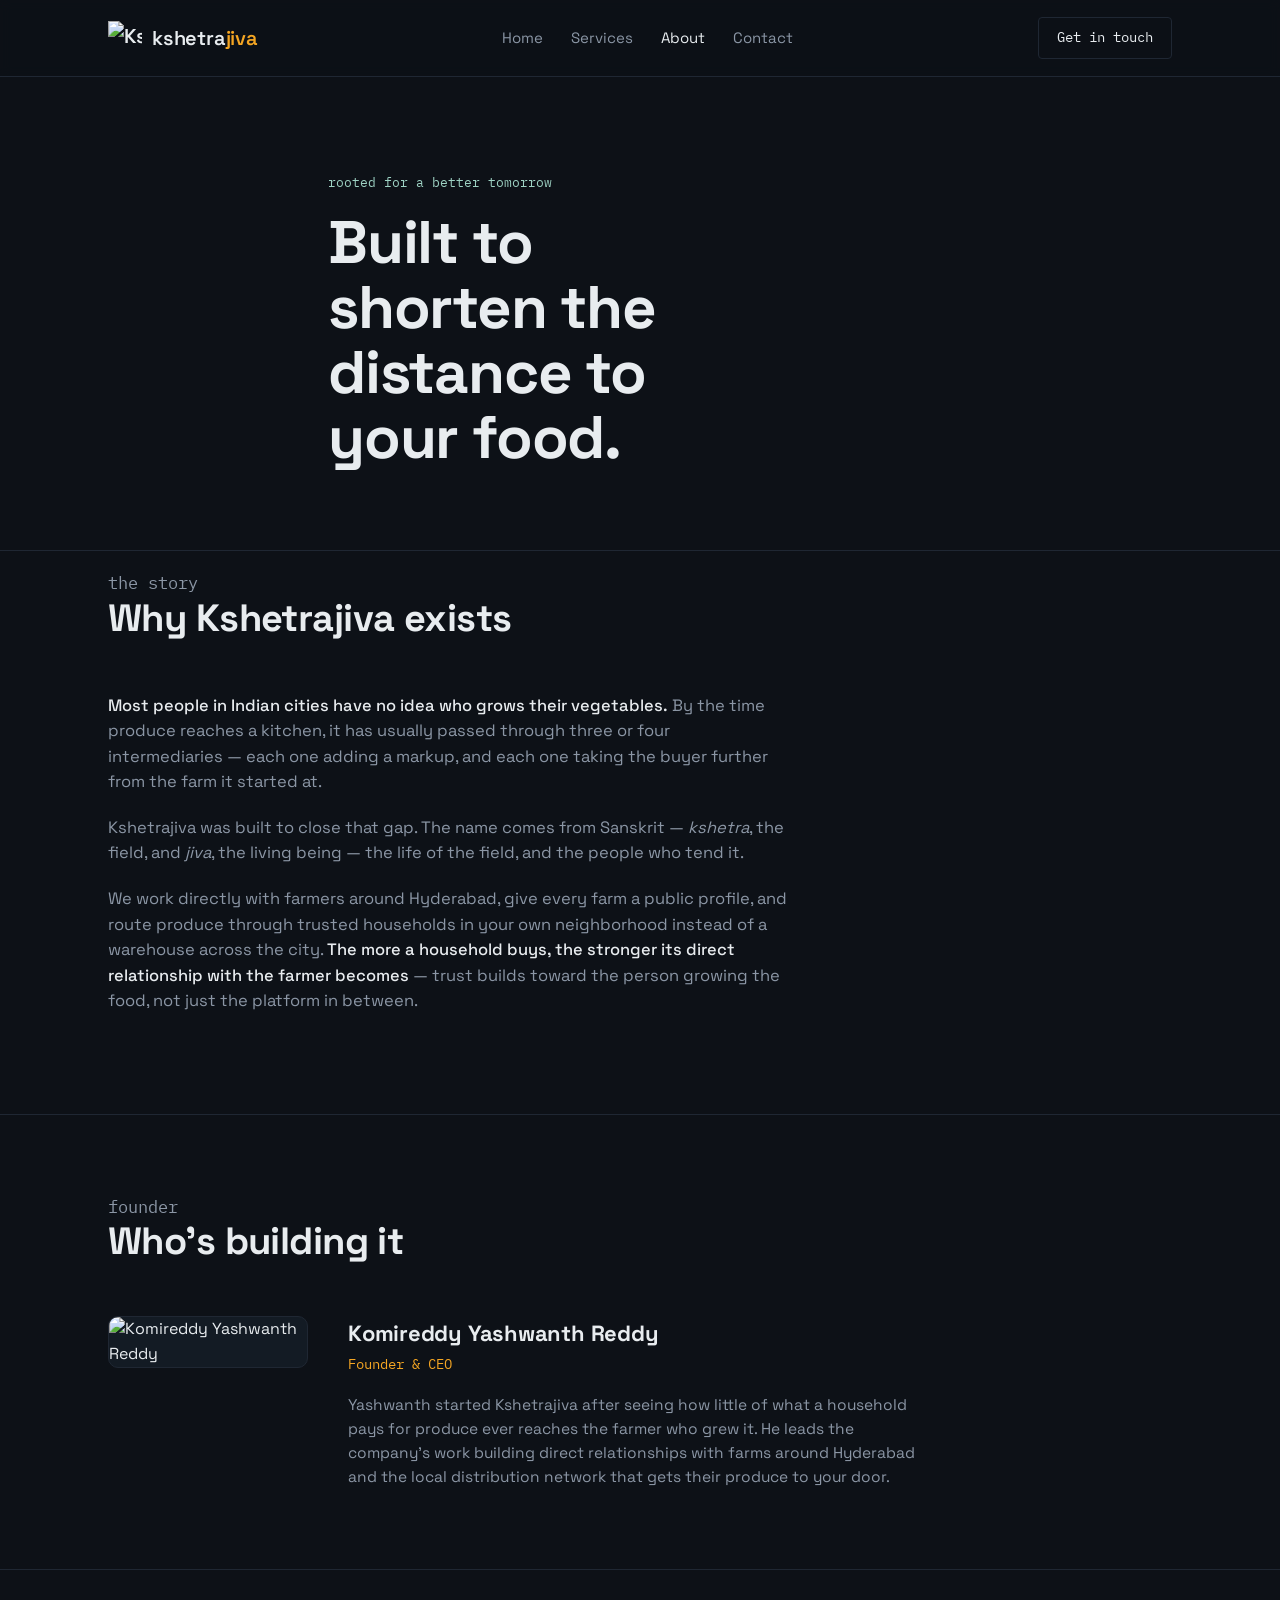
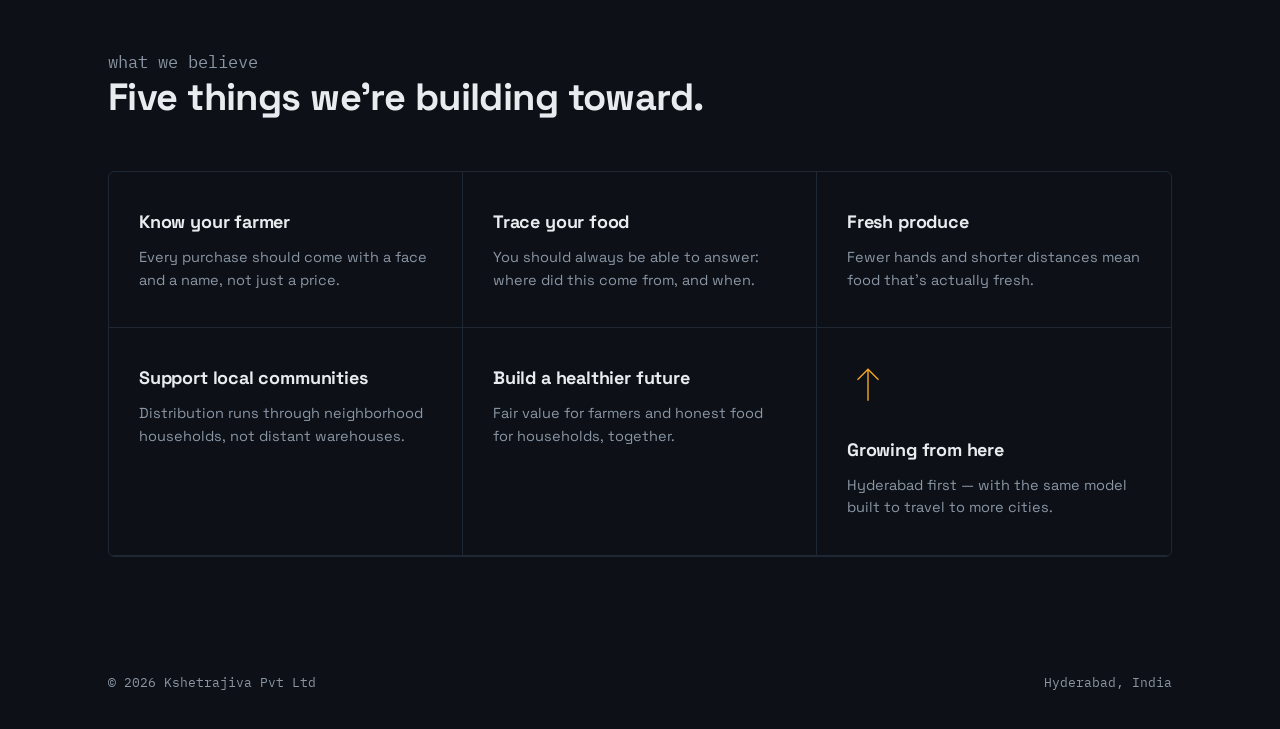
==== about.html @ c20ebead "Add files via upload" ====
<!DOCTYPE html>
<html lang="en">
<head>
<meta charset="UTF-8">
<meta name="viewport" content="width=device-width, initial-scale=1.0">
<title>About — Kshetrajiva</title>
<meta name="description" content="Kshetrajiva's story and founder — building a direct line between farmers and consumers in Hyderabad.">
<link rel="icon" href="assets/logo.png">
<link rel="stylesheet" href="styles.css">
</head>
<body>

<nav class="site-nav">
  <div class="wrap">
    <a href="index.html" class="logo">
      <img src="assets/logo.png" alt="Kshetrajiva logo">
      <span>kshetra<span class="accent">jiva</span></span>
    </a>
    <div class="nav-links">
      <a href="index.html">Home</a>
      <a href="services.html">Services</a>
      <a href="about.html" class="current">About</a>
      <a href="contact.html">Contact</a>
    </div>
    <a href="contact.html" class="nav-cta">Get in touch</a>
  </div>
</nav>

<header class="hero" style="padding-bottom:56px;">
  <div class="wrap hero-inner">
    <p class="eyebrow">rooted for a better tomorrow</p>
    <h1 style="max-width:11ch;">Built to shorten the distance to your food.</h1>
  </div>
</header>

<section style="padding-top:20px;">
  <div class="wrap">
    <div class="section-head">
      <p class="tag">the story</p>
      <h2>Why Kshetrajiva exists</h2>
    </div>
    <div class="story">
      <p><strong>Most people in Indian cities have no idea who grows their vegetables.</strong> By the time produce reaches a kitchen, it has usually passed through three or four intermediaries — each one adding a markup, and each one taking the buyer further from the farm it started at.</p>
      <p>Kshetrajiva was built to close that gap. The name comes from Sanskrit — <em>kshetra</em>, the field, and <em>jiva</em>, the living being — the life of the field, and the people who tend it.</p>
      <p>We work directly with farmers around Hyderabad, give every farm a public profile, and route produce through trusted households in your own neighborhood instead of a warehouse across the city. <strong>The more a household buys, the stronger its direct relationship with the farmer becomes</strong> — trust builds toward the person growing the food, not just the platform in between.</p>
    </div>
  </div>
</section>

<section>
  <div class="wrap">
    <div class="section-head">
      <p class="tag">founder</p>
      <h2>Who's building it</h2>
    </div>
    <div class="founder">
      <div class="founder-photo">
        <img src="assets/founder.jpg" alt="Komireddy Yashwanth Reddy">
      </div>
      <div>
        <h3 class="founder-name">Komireddy Yashwanth Reddy</h3>
        <p class="founder-title mono">Founder &amp; CEO</p>
        <p class="founder-bio">Yashwanth started Kshetrajiva after seeing how little of what a household pays for produce ever reaches the farmer who grew it. He leads the company's work building direct relationships with farms around Hyderabad and the local distribution network that gets their produce to your door.</p>
      </div>
    </div>
  </div>
</section>

<section>
  <div class="wrap">
    <div class="section-head">
      <p class="tag">what we believe</p>
      <h2>Five things we're building toward.</h2>
    </div>
    <div class="grid-3">
      <div class="grid-cell">
        <h3>Know your farmer</h3>
        <p>Every purchase should come with a face and a name, not just a price.</p>
      </div>
      <div class="grid-cell">
        <h3>Trace your food</h3>
        <p>You should always be able to answer: where did this come from, and when.</p>
      </div>
      <div class="grid-cell">
        <h3>Fresh produce</h3>
        <p>Fewer hands and shorter distances mean food that's actually fresh.</p>
      </div>
      <div class="grid-cell">
        <h3>Support local communities</h3>
        <p>Distribution runs through neighborhood households, not distant warehouses.</p>
      </div>
      <div class="grid-cell">
        <h3>Build a healthier future</h3>
        <p>Fair value for farmers and honest food for households, together.</p>
      </div>
      <div class="grid-cell">
        <svg viewBox="0 0 48 48" fill="none" stroke="currentColor" stroke-width="1.6"><path d="M24 6v36M12 18l12-12 12 12"/></svg>
        <h3>Growing from here</h3>
        <p>Hyderabad first — with the same model built to travel to more cities.</p>
      </div>
    </div>
  </div>
</section>

<footer>
  <div class="wrap footer-inner">
    <span>© 2026 Kshetrajiva Pvt Ltd</span>
    <span>Hyderabad, India</span>
  </div>
</footer>

</body>
</html>
---- styles.css ----
/* Kshetrajiva — shared stylesheet */

@import url('https://fonts.googleapis.com/css2?family=Space+Grotesk:wght@400;500;600;700&family=IBM+Plex+Mono:wght@400;500&display=swap');

:root {
  --ink: #0D1117;
  --surface: #131B24;
  --line: #1F2733;
  --paper: #E8ECEF;
  --muted: #8B96A5;
  --amber: #F5A623;
  --mint: #9ED3C4;

  --wrap: 1120px;
  --pad: 80px;
}

* { box-sizing: border-box; }

html { scroll-behavior: smooth; }

body {
  margin: 0;
  background: var(--ink);
  color: var(--paper);
  font-family: 'Space Grotesk', sans-serif;
  line-height: 1.55;
  -webkit-font-smoothing: antialiased;
}

img { max-width: 100%; display: block; }

a { color: inherit; text-decoration: none; }

.mono {
  font-family: 'IBM Plex Mono', monospace;
}

.wrap {
  max-width: var(--wrap);
  margin: 0 auto;
  padding: 0 28px;
}

/* focus visibility */
a:focus-visible,
button:focus-visible,
input:focus-visible,
textarea:focus-visible {
  outline: 2px solid var(--amber);
  outline-offset: 3px;
}

@media (prefers-reduced-motion: reduce) {
  * { animation: none !important; transition: none !important; }
}

/* ---------- nav ---------- */

.site-nav {
  position: sticky;
  top: 0;
  z-index: 50;
  background: rgba(13, 17, 23, 0.92);
  backdrop-filter: blur(6px);
  border-bottom: 1px solid var(--line);
}

.site-nav .wrap {
  display: flex;
  align-items: center;
  justify-content: space-between;
  height: 76px;
}

.logo {
  display: flex;
  align-items: center;
  gap: 10px;
  font-weight: 600;
  font-size: 20px;
  letter-spacing: -0.01em;
  white-space: nowrap;
}

.logo img {
  height: 34px;
  width: 34px;
  object-fit: contain;
}

.logo .accent { color: var(--amber); }

.nav-links {
  display: flex;
  align-items: center;
  gap: 28px;
  font-size: 15px;
  flex-wrap: wrap;
}

.nav-links a {
  color: var(--muted);
  transition: color 0.15s ease;
}

.nav-links a:hover,
.nav-links a.current {
  color: var(--paper);
}

.nav-cta {
  border: 1px solid var(--line);
  padding: 9px 18px;
  border-radius: 4px;
  font-size: 14px;
  font-family: 'IBM Plex Mono', monospace;
  transition: border-color 0.15s ease, color 0.15s ease;
}

.nav-cta:hover {
  border-color: var(--amber);
  color: var(--amber);
}

/* ---------- buttons ---------- */

.btn {
  display: inline-flex;
  align-items: center;
  justify-content: center;
  gap: 8px;
  padding: 13px 26px;
  border-radius: 4px;
  font-size: 15px;
  font-weight: 500;
  cursor: pointer;
  border: 1px solid transparent;
  transition: transform 0.15s ease, opacity 0.15s ease, border-color 0.15s ease;
}

.btn-primary {
  background: var(--amber);
  color: #1A1300;
}

.btn-primary:hover { opacity: 0.88; }

.btn-ghost {
  border-color: var(--line);
  color: var(--paper);
  background: transparent;
}

.btn-ghost:hover { border-color: var(--muted); }

/* ---------- hero ---------- */

.hero {
  padding: 96px 0 var(--pad);
  border-bottom: 1px solid var(--line);
}

.hero-inner {
  max-width: 680px;
}

.eyebrow {
  font-family: 'IBM Plex Mono', monospace;
  font-size: 13px;
  color: var(--mint);
  margin: 0 0 18px;
}

.hero h1 {
  font-size: clamp(38px, 6vw, 60px);
  line-height: 1.08;
  letter-spacing: -0.02em;
  margin: 0 0 24px;
  max-width: 9ch;
}

.hero p.lead {
  font-size: 18px;
  color: var(--muted);
  max-width: 52ch;
  margin: 0 0 36px;
}

.hero-actions {
  display: flex;
  gap: 14px;
  margin-bottom: 36px;
  flex-wrap: wrap;
}

.badge-row {
  display: flex;
  gap: 10px;
  flex-wrap: wrap;
}

.badge {
  font-family: 'IBM Plex Mono', monospace;
  font-size: 12.5px;
  color: var(--muted);
  border: 1px solid var(--line);
  padding: 6px 14px;
  border-radius: 100px;
}

/* ---------- sections ---------- */

section {
  padding: var(--pad) 0;
  border-bottom: 1px solid var(--line);
}

section:last-of-type { border-bottom: none; }

.section-head {
  max-width: 620px;
  margin-bottom: 52px;
}

.section-head h2 {
  font-size: clamp(28px, 4vw, 38px);
  line-height: 1.15;
  letter-spacing: -0.015em;
  margin: 0 0 16px;
}

.section-head p {
  color: var(--muted);
  font-size: 16.5px;
  max-width: 56ch;
  margin: 0;
}

.tag {
  font-family: 'IBM Plex Mono', monospace;
  font-size: 13px;
  color: var(--mint);
  margin: 0 0 14px;
}

/* ---------- 3-col grid with hairlines ---------- */

.grid-3 {
  display: grid;
  grid-template-columns: repeat(3, 1fr);
  border: 1px solid var(--line);
  border-radius: 6px;
  overflow: hidden;
}

.grid-cell {
  padding: 36px 30px;
  border-right: 1px solid var(--line);
  border-bottom: 1px solid var(--line);
}

.grid-3 .grid-cell:nth-child(3n) { border-right: none; }

.grid-cell svg {
  width: 42px;
  height: 42px;
  margin-bottom: 22px;
  color: var(--amber);
}

.grid-cell h3 {
  font-size: 18px;
  margin: 0 0 10px;
  letter-spacing: -0.01em;
}

.grid-cell p {
  color: var(--muted);
  font-size: 14.5px;
  margin: 0;
}

@media (max-width: 760px) {
  .grid-3 { grid-template-columns: 1fr; }
  .grid-3 .grid-cell { border-right: none; }
}

/* ---------- process steps ---------- */

.steps {
  display: grid;
  grid-template-columns: repeat(3, 1fr);
  gap: 28px;
}

.step {
  border-top: 1px solid var(--line);
  padding-top: 22px;
}

.step .num {
  font-family: 'IBM Plex Mono', monospace;
  color: var(--amber);
  font-size: 14px;
  margin-bottom: 14px;
  display: block;
}

.step h3 {
  font-size: 17px;
  margin: 0 0 10px;
}

.step p {
  color: var(--muted);
  font-size: 14.5px;
  margin: 0;
}

@media (max-width: 760px) {
  .steps { grid-template-columns: 1fr; }
}

/* ---------- service detail blocks ---------- */

.service-block {
  display: grid;
  grid-template-columns: 1fr 1fr;
  gap: 56px;
  align-items: center;
  padding: 56px 0;
  border-bottom: 1px solid var(--line);
}

.service-block:last-child { border-bottom: none; }

.service-block.reverse .service-diagram { order: 2; }

.service-copy .num {
  font-family: 'IBM Plex Mono', monospace;
  color: var(--amber);
  font-size: 13px;
  display: block;
  margin-bottom: 14px;
}

.service-copy h3 {
  font-size: 26px;
  margin: 0 0 14px;
  letter-spacing: -0.01em;
}

.service-copy p {
  color: var(--muted);
  font-size: 15.5px;
  margin: 0 0 20px;
}

.service-copy ul {
  list-style: none;
  padding: 0;
  margin: 0;
  display: flex;
  flex-direction: column;
  gap: 10px;
}

.service-copy li {
  font-size: 14.5px;
  color: var(--paper);
  display: flex;
  gap: 10px;
  align-items: baseline;
}

.service-copy li::before {
  content: '';
  width: 5px;
  height: 5px;
  border-radius: 50%;
  background: var(--mint);
  flex-shrink: 0;
  transform: translateY(-3px);
}

.service-diagram {
  background: var(--surface);
  border: 1px solid var(--line);
  border-radius: 8px;
  padding: 32px;
}

.service-diagram svg { width: 100%; height: auto; color: var(--paper); }

@media (max-width: 800px) {
  .service-block, .service-block.reverse {
    grid-template-columns: 1fr;
  }
  .service-block.reverse .service-diagram { order: 0; }
}

/* ---------- founder ---------- */

.founder {
  display: grid;
  grid-template-columns: 200px 1fr;
  gap: 40px;
  align-items: start;
}

.founder-photo {
  border: 1px solid var(--line);
  border-radius: 10px;
  overflow: hidden;
  background: var(--surface);
}

.founder-name {
  font-size: 22px;
  margin: 0 0 4px;
  letter-spacing: -0.01em;
}

.founder-title {
  font-family: 'IBM Plex Mono', monospace;
  color: var(--amber);
  font-size: 13.5px;
  margin: 0 0 18px;
}

.founder-bio {
  color: var(--muted);
  font-size: 15.5px;
  max-width: 58ch;
  margin: 0;
}

@media (max-width: 620px) {
  .founder { grid-template-columns: 1fr; }
  .founder-photo { max-width: 160px; }
}

/* ---------- story / about copy ---------- */

.story {
  max-width: 680px;
}

.story p {
  font-size: 16.5px;
  color: var(--muted);
  margin: 0 0 20px;
}

.story p strong { color: var(--paper); font-weight: 500; }

/* ---------- contact ---------- */

.contact-grid {
  display: grid;
  grid-template-columns: 1fr 1fr;
  gap: 56px;
}

.contact-info dt {
  font-family: 'IBM Plex Mono', monospace;
  font-size: 12.5px;
  color: var(--mint);
  margin-bottom: 6px;
}

.contact-info dd {
  margin: 0 0 28px;
  font-size: 16.5px;
}

.field {
  margin-bottom: 20px;
}

.field label {
  display: block;
  font-family: 'IBM Plex Mono', monospace;
  font-size: 12.5px;
  color: var(--muted);
  margin-bottom: 8px;
}

.field input,
.field textarea {
  width: 100%;
  background: var(--surface);
  border: 1px solid var(--line);
  border-radius: 4px;
  padding: 12px 14px;
  color: var(--paper);
  font-family: 'Space Grotesk', sans-serif;
  font-size: 15px;
}

.field textarea { resize: vertical; min-height: 120px; }

.field input::placeholder,
.field textarea::placeholder { color: #56616F; }

.form-note {
  font-size: 13px;
  color: var(--muted);
  margin-top: 14px;
}

@media (max-width: 760px) {
  .contact-grid { grid-template-columns: 1fr; }
}

/* ---------- footer ---------- */

footer {
  padding: 36px 0;
}

.footer-inner {
  display: flex;
  justify-content: space-between;
  align-items: center;
  flex-wrap: wrap;
  gap: 10px;
  font-family: 'IBM Plex Mono', monospace;
  font-size: 13px;
  color: var(--muted);
}

/* ---------- mobile nav rules ---------- */

@media (max-width: 640px) {
  .site-nav .wrap {
    height: auto;
    padding-top: 14px;
    padding-bottom: 14px;
    flex-wrap: wrap;
    row-gap: 12px;
  }
  .nav-links { font-size: 13px; gap: 16px; }
  .nav-cta { display: none; }
}
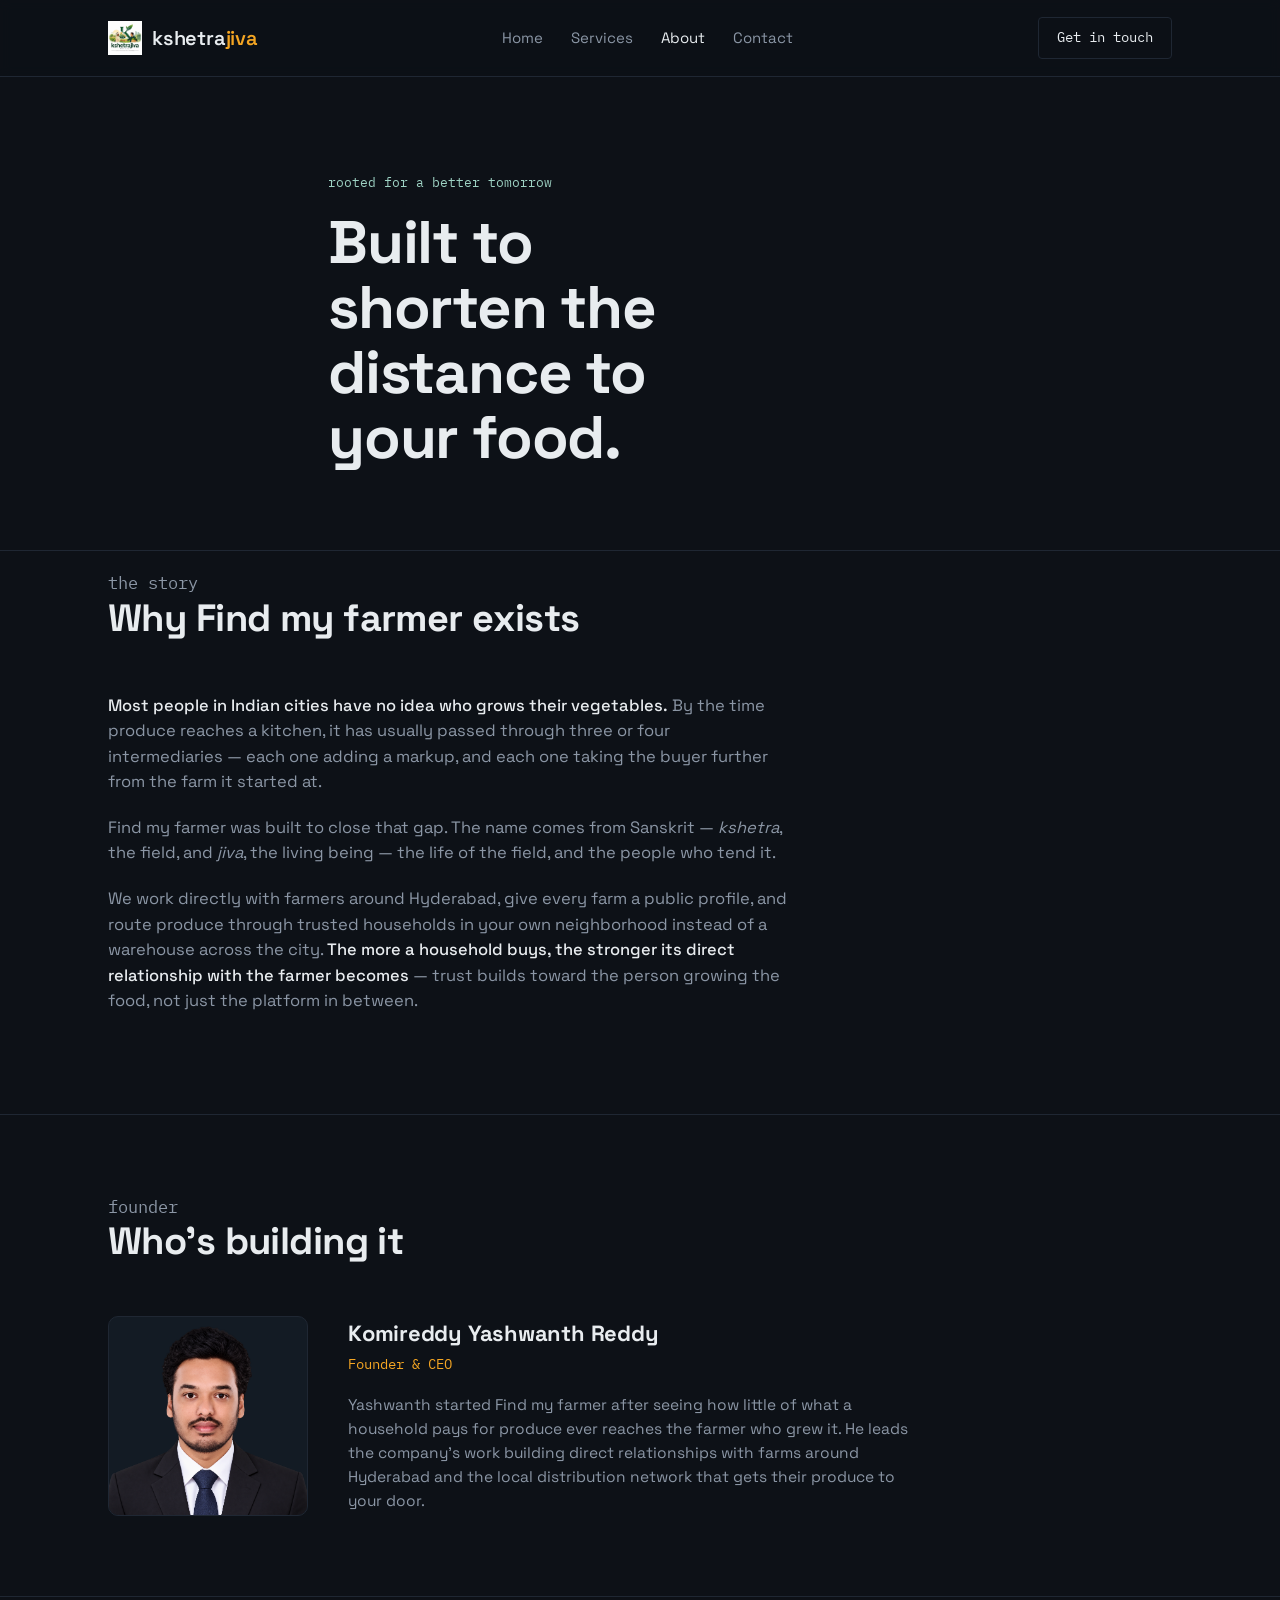
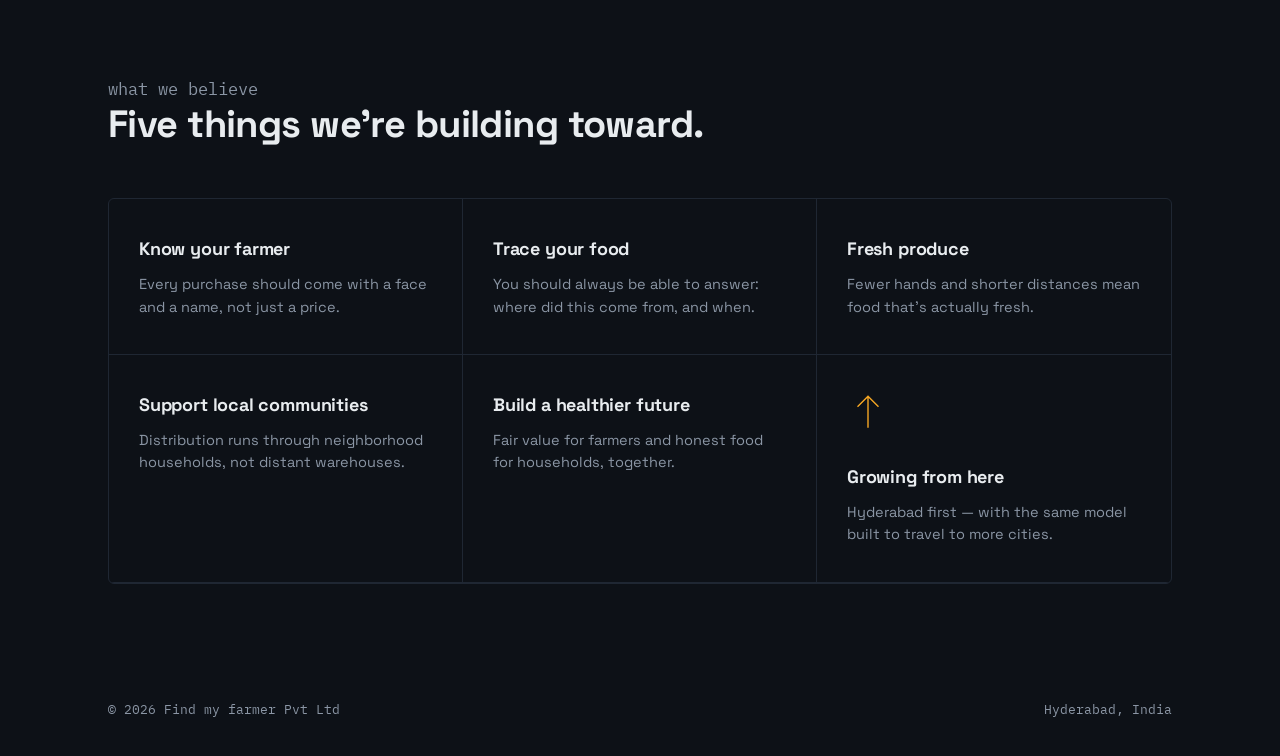
==== commit cf3bf713: "Update about.html" ====
--- a/about.html
+++ b/about.html
@@ -3,8 +3,8 @@
 <head>
 <meta charset="UTF-8">
 <meta name="viewport" content="width=device-width, initial-scale=1.0">
-<title>About — Kshetrajiva</title>
-<meta name="description" content="Kshetrajiva's story and founder — building a direct line between farmers and consumers in Hyderabad.">
+<title>About — Find my farmer</title>
+<meta name="description" content="Find my farmer's story and founder — building a direct line between farmers and consumers in Hyderabad.">
 <link rel="icon" href="assets/logo.png">
 <link rel="stylesheet" href="styles.css">
 </head>
@@ -13,7 +13,7 @@
 <nav class="site-nav">
   <div class="wrap">
     <a href="index.html" class="logo">
-      <img src="assets/logo.png" alt="Kshetrajiva logo">
+      <img src="assets/logo.png" alt="Find my farmer logo">
       <span>kshetra<span class="accent">jiva</span></span>
     </a>
     <div class="nav-links">
@@ -37,11 +37,11 @@
   <div class="wrap">
     <div class="section-head">
       <p class="tag">the story</p>
-      <h2>Why Kshetrajiva exists</h2>
+      <h2>Why Find my farmer exists</h2>
     </div>
     <div class="story">
       <p><strong>Most people in Indian cities have no idea who grows their vegetables.</strong> By the time produce reaches a kitchen, it has usually passed through three or four intermediaries — each one adding a markup, and each one taking the buyer further from the farm it started at.</p>
-      <p>Kshetrajiva was built to close that gap. The name comes from Sanskrit — <em>kshetra</em>, the field, and <em>jiva</em>, the living being — the life of the field, and the people who tend it.</p>
+      <p>Find my farmer was built to close that gap. The name comes from Sanskrit — <em>kshetra</em>, the field, and <em>jiva</em>, the living being — the life of the field, and the people who tend it.</p>
       <p>We work directly with farmers around Hyderabad, give every farm a public profile, and route produce through trusted households in your own neighborhood instead of a warehouse across the city. <strong>The more a household buys, the stronger its direct relationship with the farmer becomes</strong> — trust builds toward the person growing the food, not just the platform in between.</p>
     </div>
   </div>
@@ -60,7 +60,7 @@
       <div>
         <h3 class="founder-name">Komireddy Yashwanth Reddy</h3>
         <p class="founder-title mono">Founder &amp; CEO</p>
-        <p class="founder-bio">Yashwanth started Kshetrajiva after seeing how little of what a household pays for produce ever reaches the farmer who grew it. He leads the company's work building direct relationships with farms around Hyderabad and the local distribution network that gets their produce to your door.</p>
+        <p class="founder-bio">Yashwanth started Find my farmer after seeing how little of what a household pays for produce ever reaches the farmer who grew it. He leads the company's work building direct relationships with farms around Hyderabad and the local distribution network that gets their produce to your door.</p>
       </div>
     </div>
   </div>
@@ -104,7 +104,7 @@
 
 <footer>
   <div class="wrap footer-inner">
-    <span>© 2026 Kshetrajiva Pvt Ltd</span>
+    <span>© 2026 Find my farmer Pvt Ltd</span>
     <span>Hyderabad, India</span>
   </div>
 </footer>
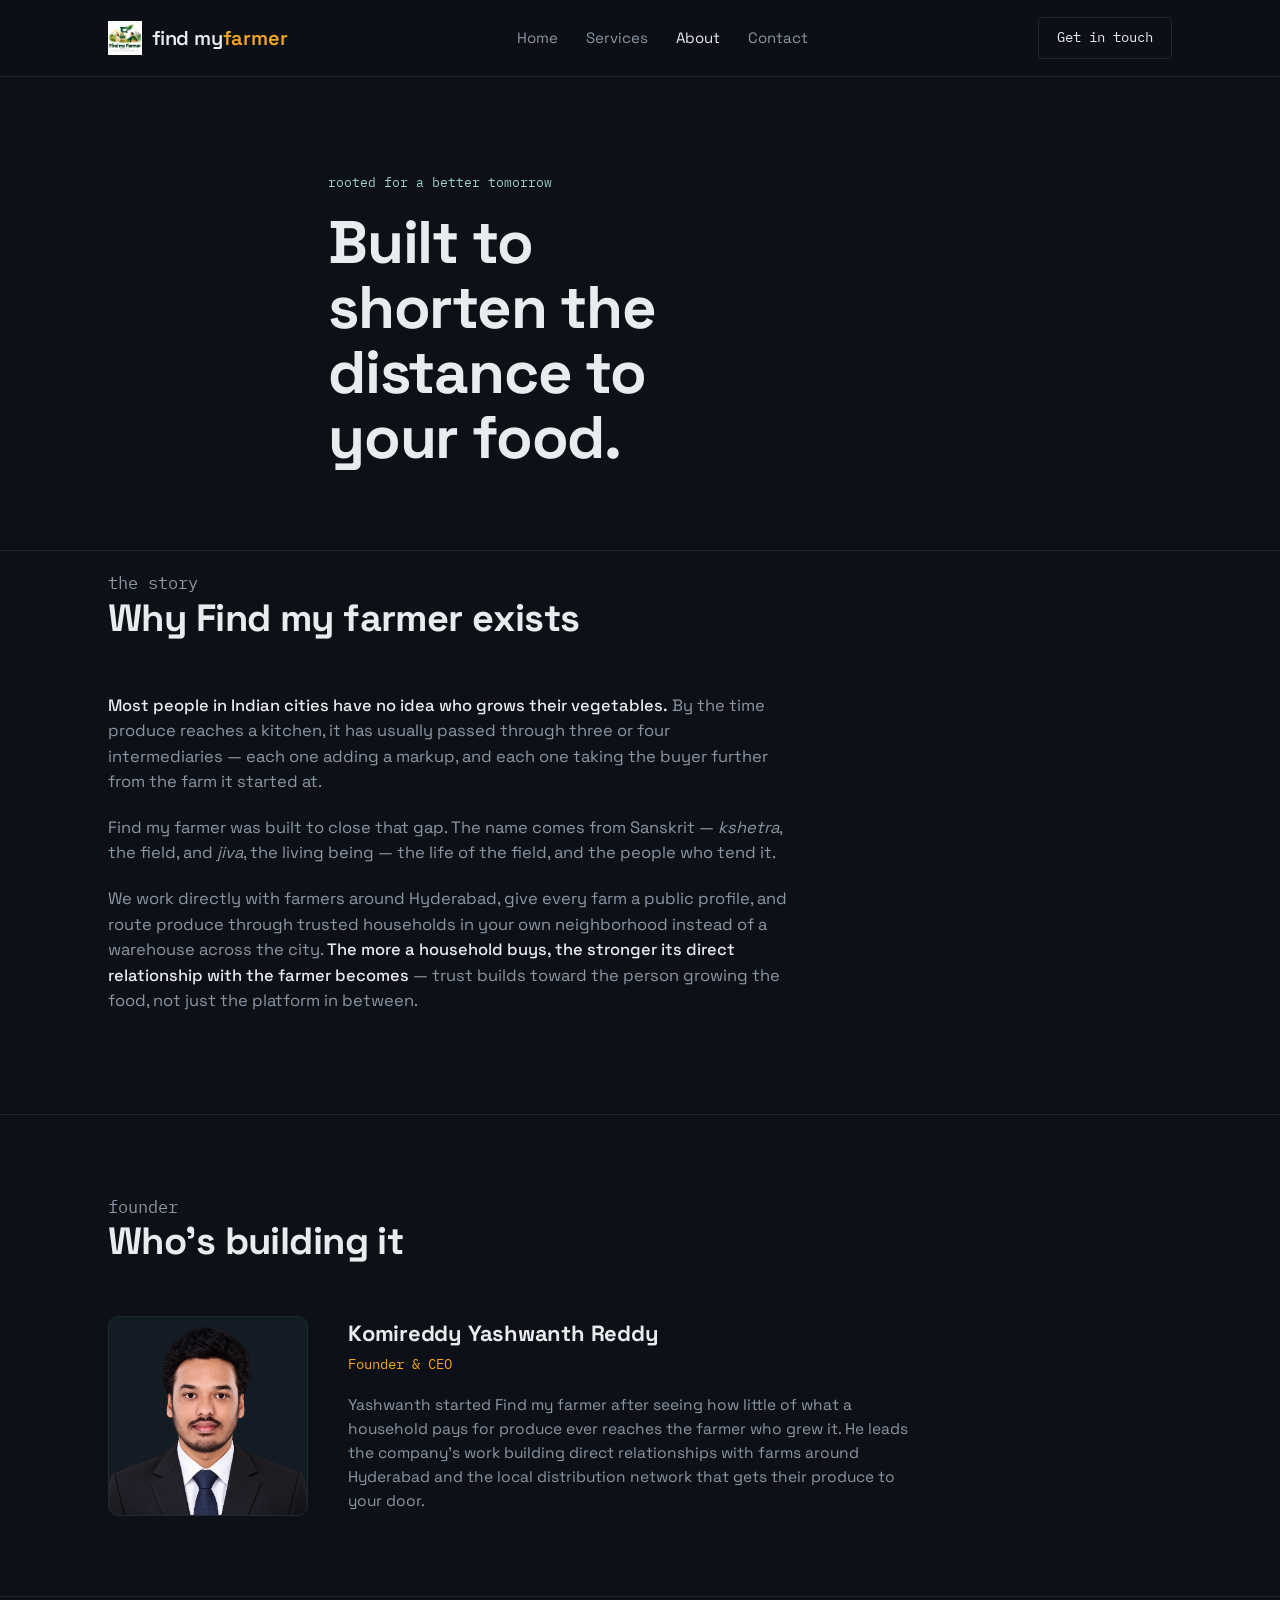
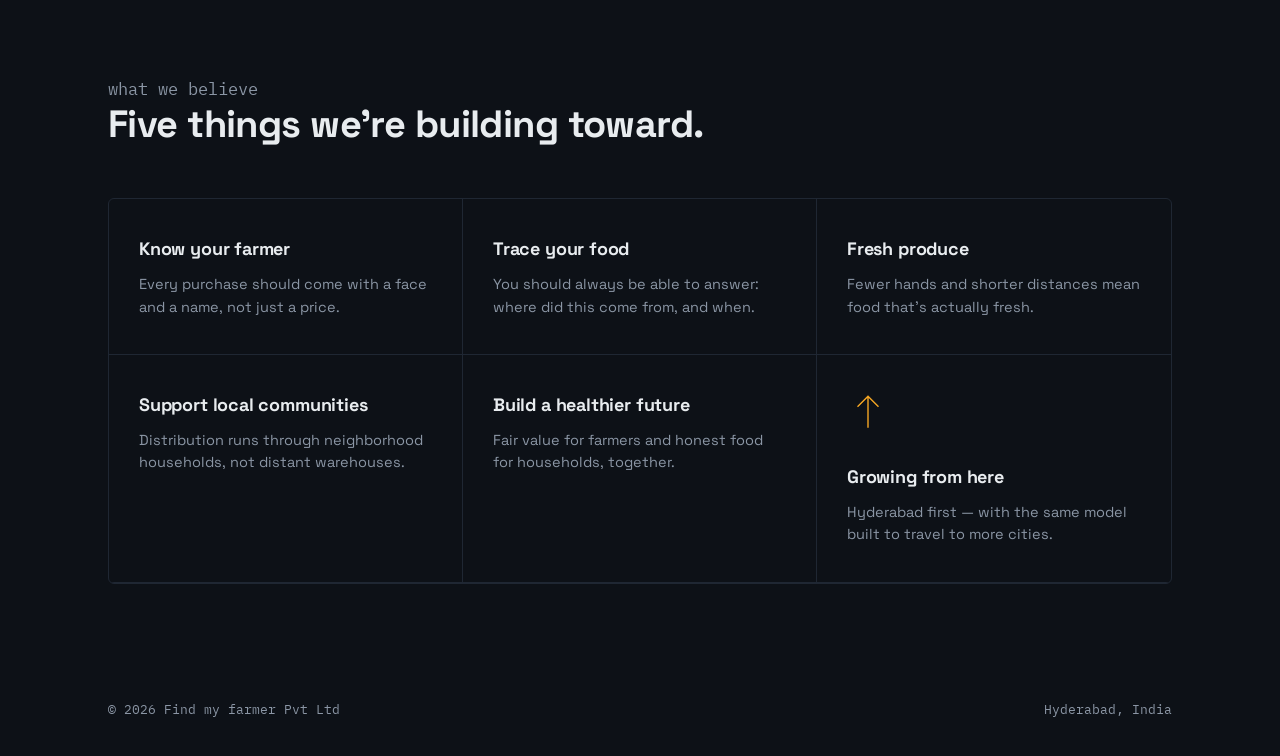
==== commit f34cb2dc: "Update about.html" ====
--- a/about.html
+++ b/about.html
@@ -14,7 +14,7 @@
   <div class="wrap">
     <a href="index.html" class="logo">
       <img src="assets/logo.png" alt="Find my farmer logo">
-      <span>kshetra<span class="accent">jiva</span></span>
+      <span>find my<span class="accent">farmer</span></span>
     </a>
     <div class="nav-links">
       <a href="index.html">Home</a>
--- a/styles.css
+++ b/styles.css
@@ -1,4 +1,4 @@
-/* Kshetrajiva — shared stylesheet */
+/* Find my Farmer — shared stylesheet */
 
 @import url('https://fonts.googleapis.com/css2?family=Space+Grotesk:wght@400;500;600;700&family=IBM+Plex+Mono:wght@400;500&display=swap');
 
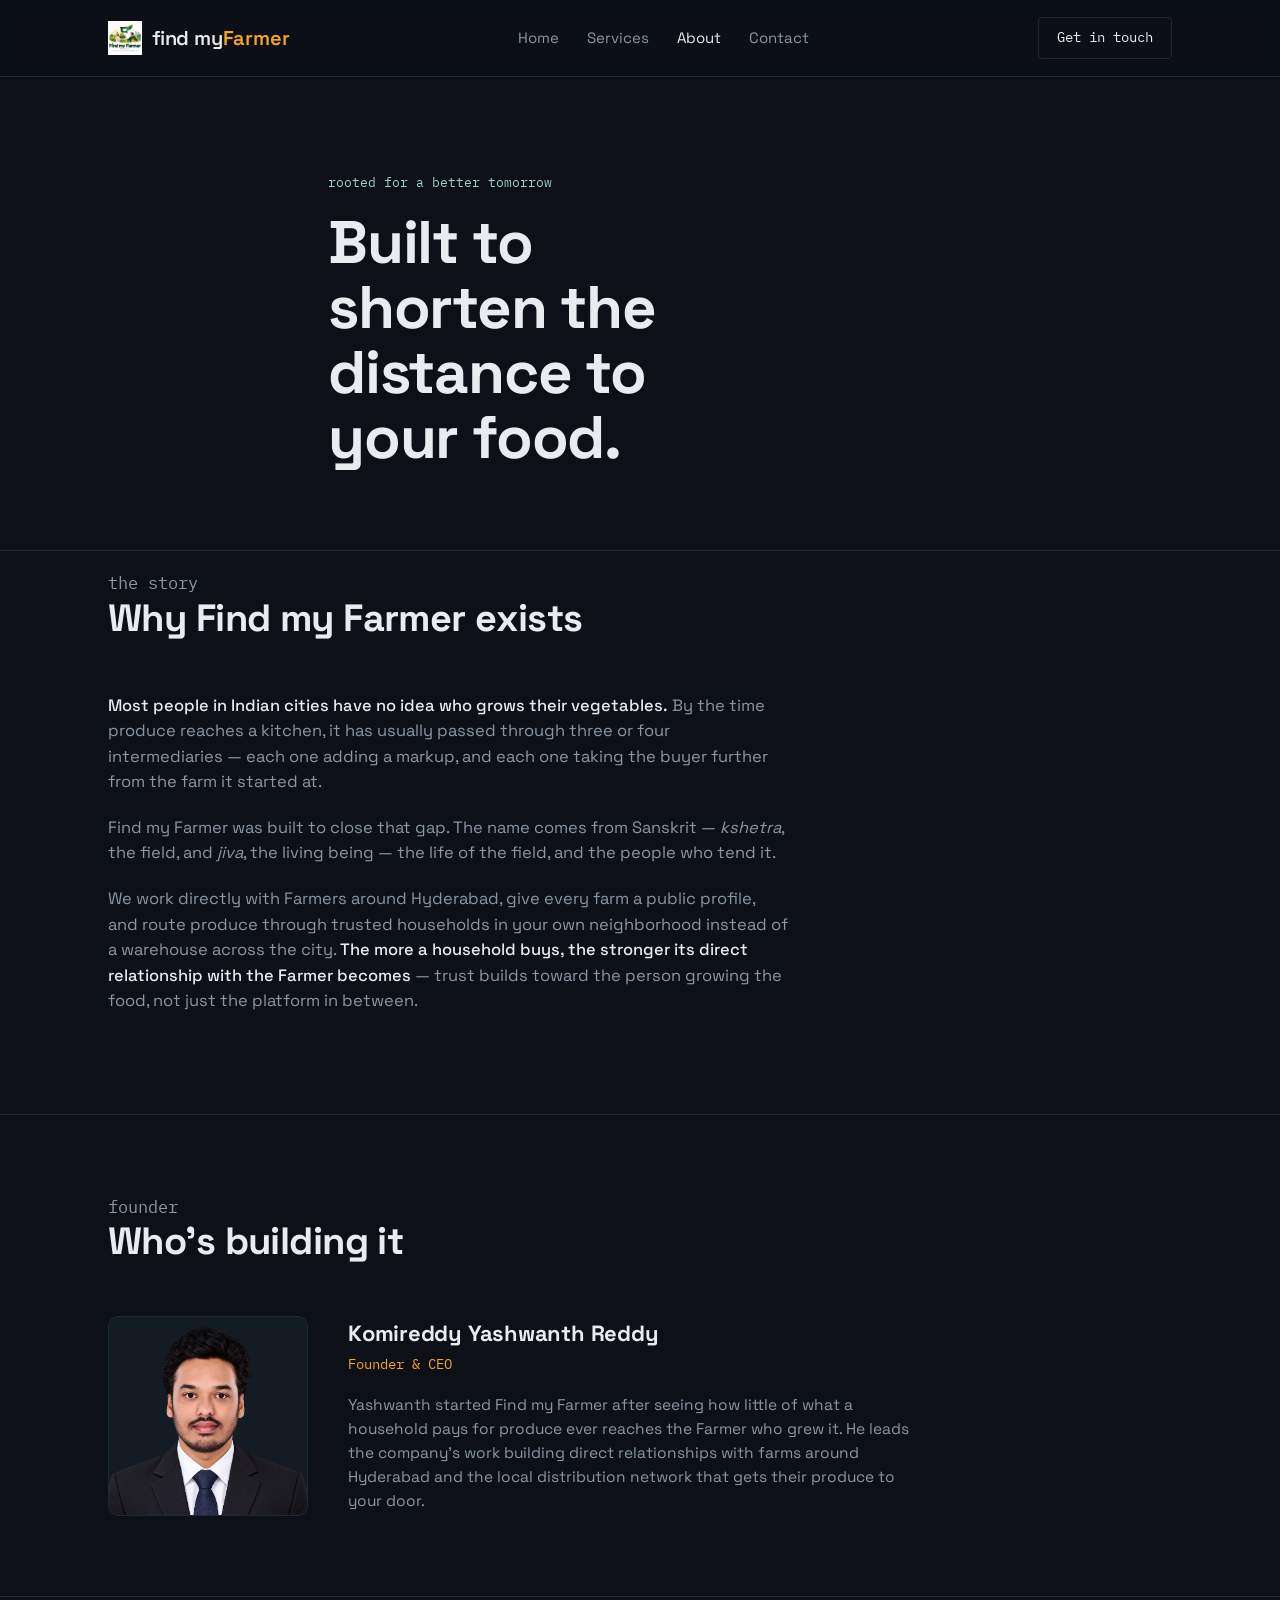
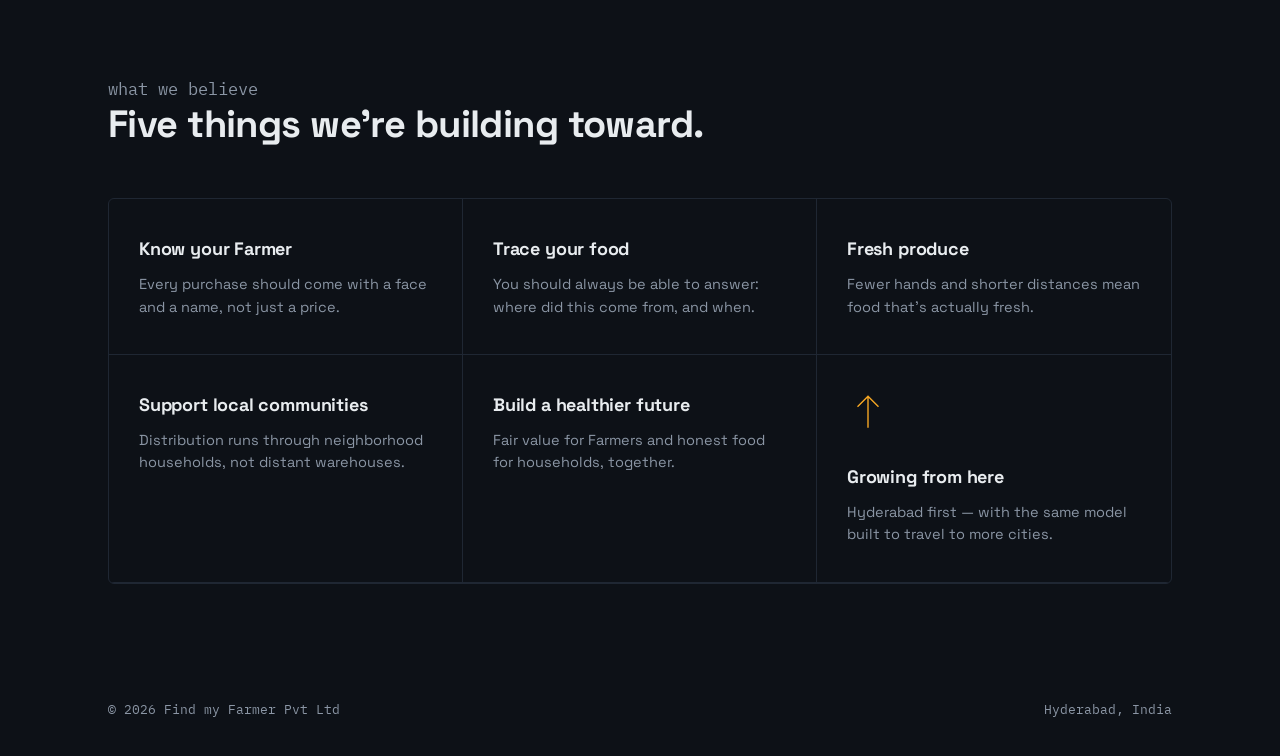
==== commit d685ac1b: "Update about.html" ====
--- a/about.html
+++ b/about.html
@@ -3,8 +3,8 @@
 <head>
 <meta charset="UTF-8">
 <meta name="viewport" content="width=device-width, initial-scale=1.0">
-<title>About — Find my farmer</title>
-<meta name="description" content="Find my farmer's story and founder — building a direct line between farmers and consumers in Hyderabad.">
+<title>About — Find my Farmer</title>
+<meta name="description" content="Find my Farmer's story and founder — building a direct line between Farmers and consumers in Hyderabad.">
 <link rel="icon" href="assets/logo.png">
 <link rel="stylesheet" href="styles.css">
 </head>
@@ -13,8 +13,8 @@
 <nav class="site-nav">
   <div class="wrap">
     <a href="index.html" class="logo">
-      <img src="assets/logo.png" alt="Find my farmer logo">
-      <span>find my<span class="accent">farmer</span></span>
+      <img src="assets/logo.png" alt="Find my Farmer logo">
+      <span>find my<span class="accent">Farmer</span></span>
     </a>
     <div class="nav-links">
       <a href="index.html">Home</a>
@@ -37,12 +37,12 @@
   <div class="wrap">
     <div class="section-head">
       <p class="tag">the story</p>
-      <h2>Why Find my farmer exists</h2>
+      <h2>Why Find my Farmer exists</h2>
     </div>
     <div class="story">
       <p><strong>Most people in Indian cities have no idea who grows their vegetables.</strong> By the time produce reaches a kitchen, it has usually passed through three or four intermediaries — each one adding a markup, and each one taking the buyer further from the farm it started at.</p>
-      <p>Find my farmer was built to close that gap. The name comes from Sanskrit — <em>kshetra</em>, the field, and <em>jiva</em>, the living being — the life of the field, and the people who tend it.</p>
-      <p>We work directly with farmers around Hyderabad, give every farm a public profile, and route produce through trusted households in your own neighborhood instead of a warehouse across the city. <strong>The more a household buys, the stronger its direct relationship with the farmer becomes</strong> — trust builds toward the person growing the food, not just the platform in between.</p>
+      <p>Find my Farmer was built to close that gap. The name comes from Sanskrit — <em>kshetra</em>, the field, and <em>jiva</em>, the living being — the life of the field, and the people who tend it.</p>
+      <p>We work directly with Farmers around Hyderabad, give every farm a public profile, and route produce through trusted households in your own neighborhood instead of a warehouse across the city. <strong>The more a household buys, the stronger its direct relationship with the Farmer becomes</strong> — trust builds toward the person growing the food, not just the platform in between.</p>
     </div>
   </div>
 </section>
@@ -60,7 +60,7 @@
       <div>
         <h3 class="founder-name">Komireddy Yashwanth Reddy</h3>
         <p class="founder-title mono">Founder &amp; CEO</p>
-        <p class="founder-bio">Yashwanth started Find my farmer after seeing how little of what a household pays for produce ever reaches the farmer who grew it. He leads the company's work building direct relationships with farms around Hyderabad and the local distribution network that gets their produce to your door.</p>
+        <p class="founder-bio">Yashwanth started Find my Farmer after seeing how little of what a household pays for produce ever reaches the Farmer who grew it. He leads the company's work building direct relationships with farms around Hyderabad and the local distribution network that gets their produce to your door.</p>
       </div>
     </div>
   </div>
@@ -74,7 +74,7 @@
     </div>
     <div class="grid-3">
       <div class="grid-cell">
-        <h3>Know your farmer</h3>
+        <h3>Know your Farmer</h3>
         <p>Every purchase should come with a face and a name, not just a price.</p>
       </div>
       <div class="grid-cell">
@@ -91,7 +91,7 @@
       </div>
       <div class="grid-cell">
         <h3>Build a healthier future</h3>
-        <p>Fair value for farmers and honest food for households, together.</p>
+        <p>Fair value for Farmers and honest food for households, together.</p>
       </div>
       <div class="grid-cell">
         <svg viewBox="0 0 48 48" fill="none" stroke="currentColor" stroke-width="1.6"><path d="M24 6v36M12 18l12-12 12 12"/></svg>
@@ -104,7 +104,7 @@
 
 <footer>
   <div class="wrap footer-inner">
-    <span>© 2026 Find my farmer Pvt Ltd</span>
+    <span>© 2026 Find my Farmer Pvt Ltd</span>
     <span>Hyderabad, India</span>
   </div>
 </footer>
